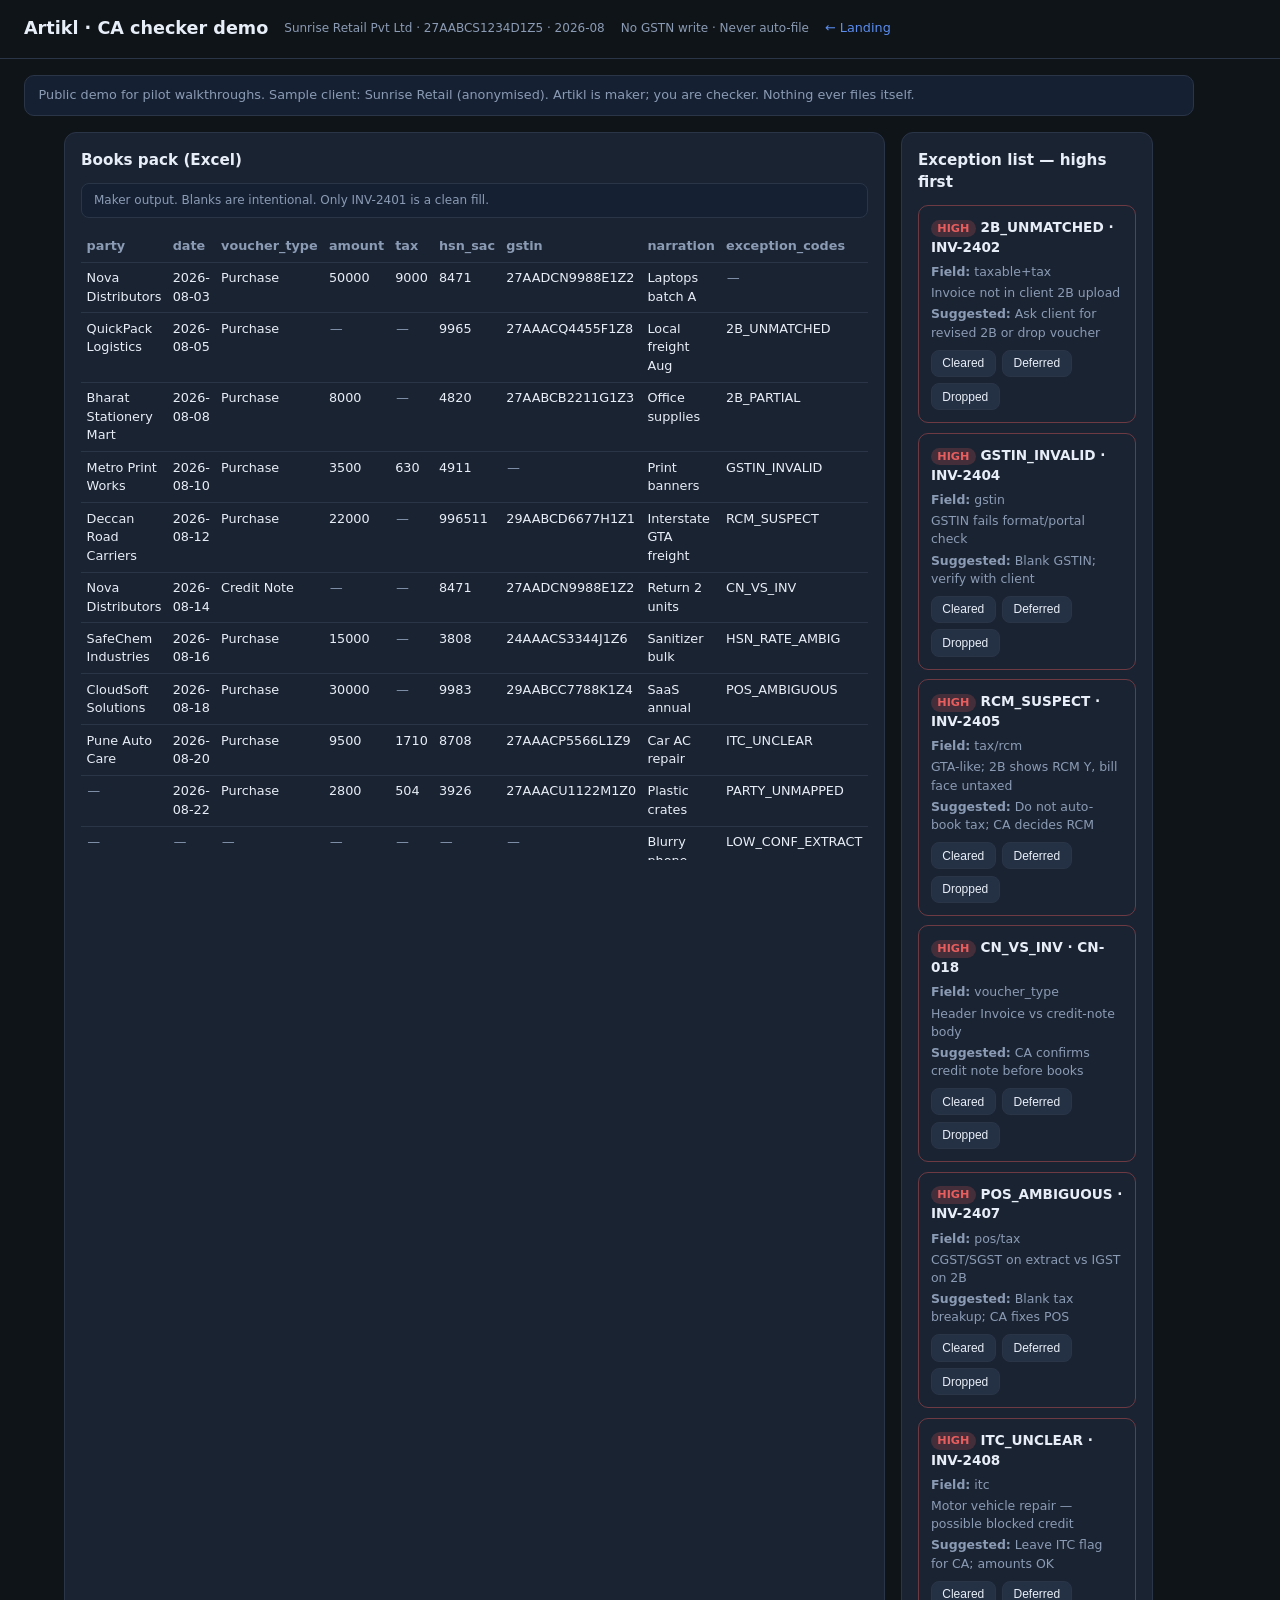
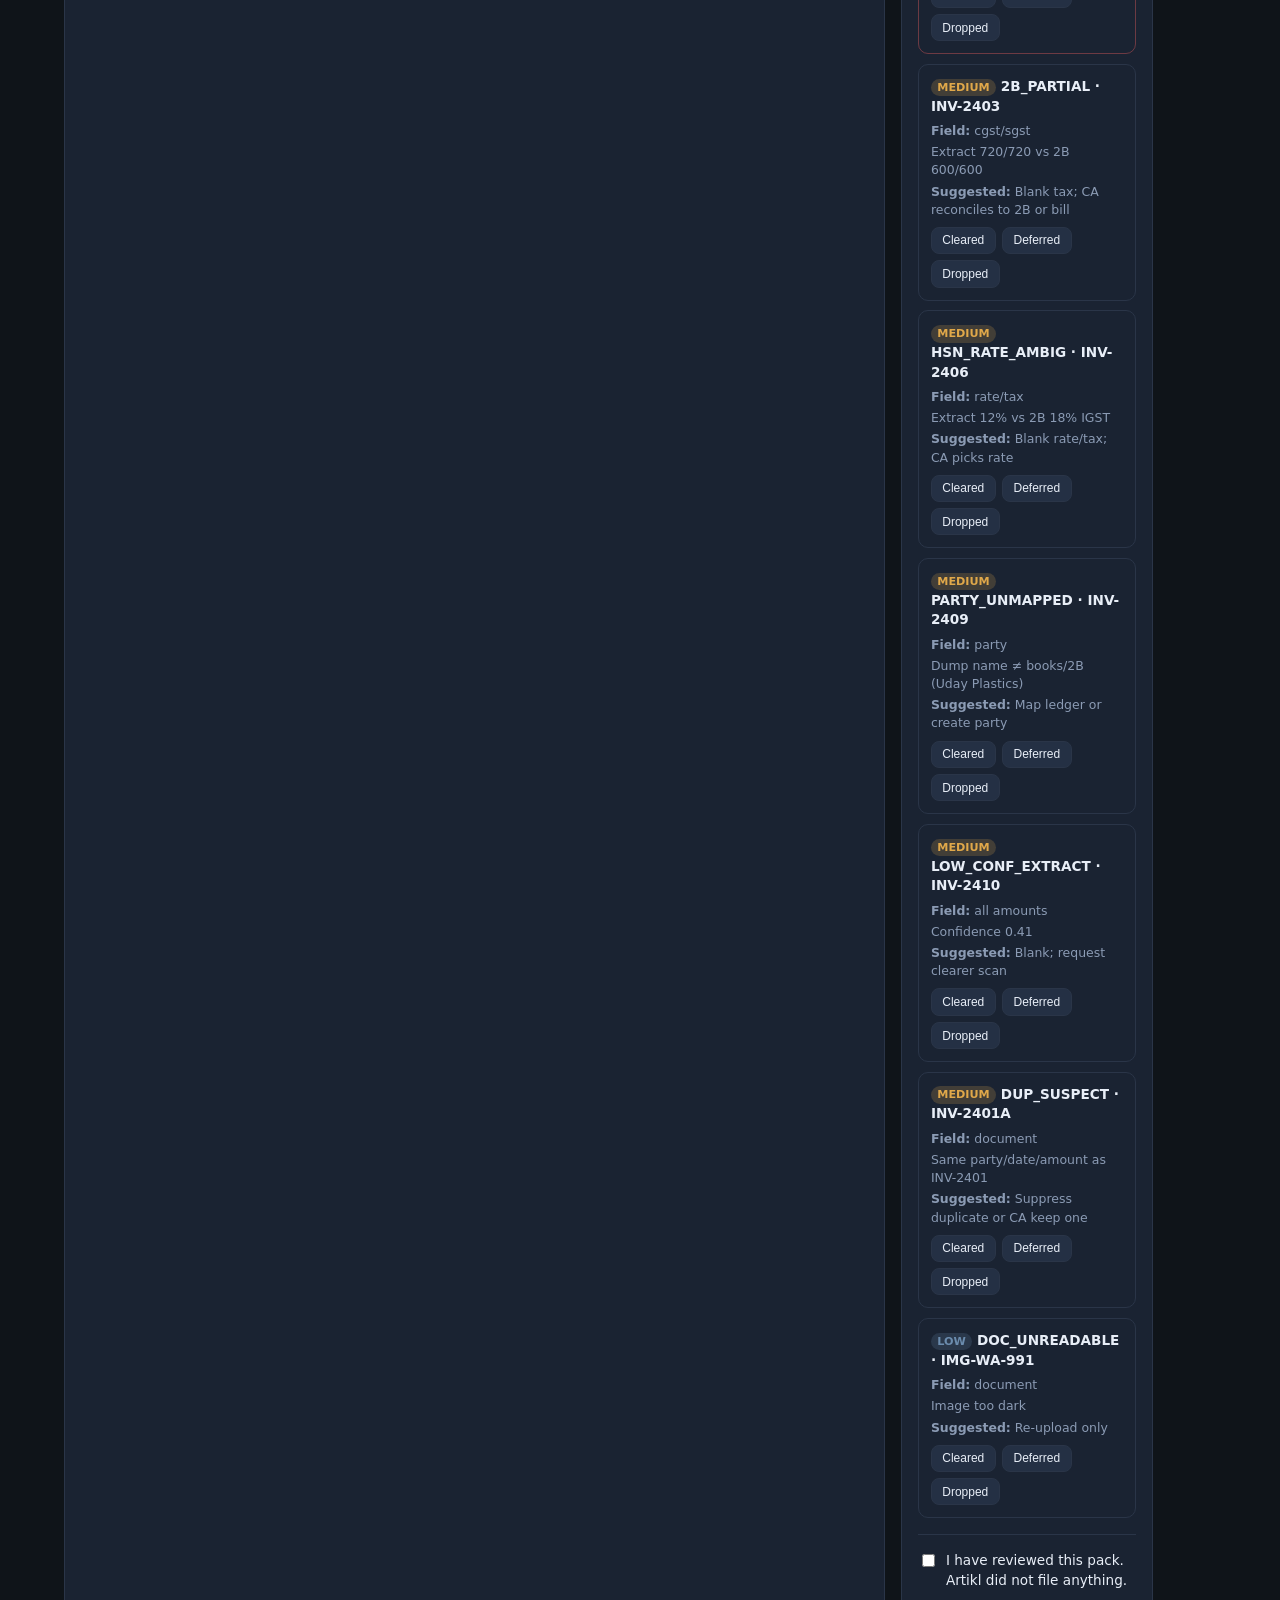
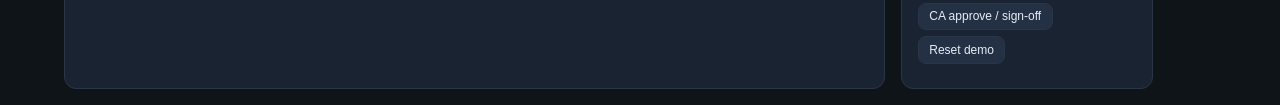
==== demo/index.html @ a5e635fc "Add public CA checker demo for pilot walkthroughs Static Sunrise Retail sample: Excel books pack, cl" ====
<!DOCTYPE html>
<html lang="en">
<head>
<meta charset="utf-8"/>
<meta name="viewport" content="width=device-width, initial-scale=1"/>
<title>Artikl — CA checker demo</title>
<meta name="description" content="Artikl demo: client dump → Excel books pack → GST-2B exceptions → CA sign-off. Never auto-files."/>
<style>
  :root { --bg:#0f1419; --card:#1a2332; --line:#2a3548; --text:#e8eef7; --muted:#8b9bb4;
    --high:#e85d5d; --med:#e0a84a; --low:#6b8cae; --ok:#3dba7a; --accent:#5b8def; }
  * { box-sizing: border-box; }
  body { margin:0; font-family: ui-sans-serif, system-ui, -apple-system, Segoe UI, sans-serif;
    background:var(--bg); color:var(--text); line-height:1.45; }
  header { padding:1rem 1.5rem; border-bottom:1px solid var(--line); display:flex; gap:1rem; align-items:center; flex-wrap:wrap; }
  header h1 { font-size:1.1rem; margin:0; font-weight:650; }
  header .tag { font-size:.75rem; color:var(--muted); }
  header a { color:var(--accent); font-size:.8rem; text-decoration:none; }
  .note { margin:0 1.5rem; margin-top:1rem; padding:.65rem .85rem; border-radius:10px;
    background:#152033; border:1px solid var(--line); font-size:.8rem; color:var(--muted); max-width:1170px; }
  main { display:grid; grid-template-columns: 1.2fr .8fr; gap:1rem; padding:1rem 1.5rem; max-width:1200px; margin:0 auto; }
  @media (max-width:900px){ main { grid-template-columns:1fr; } }
  .card { background:var(--card); border:1px solid var(--line); border-radius:12px; padding:1rem; }
  h2 { font-size:.95rem; margin:0 0 .75rem; }
  table { width:100%; border-collapse:collapse; font-size:.8rem; }
  th, td { text-align:left; padding:.4rem .35rem; border-bottom:1px solid var(--line); vertical-align:top; }
  th { color:var(--muted); font-weight:550; }
  .blank { color:var(--muted); font-style:italic; }
  .sev { font-size:.7rem; font-weight:700; text-transform:uppercase; padding:.15rem .4rem; border-radius:999px; }
  .sev.high { background:rgba(232,93,93,.2); color:var(--high); }
  .sev.medium { background:rgba(224,168,74,.2); color:var(--med); }
  .sev.low { background:rgba(107,140,174,.2); color:var(--low); }
  .ex { border:1px solid var(--line); border-radius:10px; padding:.75rem; margin-bottom:.6rem; }
  .ex.high { border-color:rgba(232,93,93,.4); }
  .ex h3 { margin:0 0 .35rem; font-size:.85rem; }
  .ex p { margin:.2rem 0; font-size:.78rem; color:var(--muted); }
  .btns { display:flex; gap:.4rem; margin-top:.5rem; flex-wrap:wrap; }
  button { border:1px solid var(--line); background:#243044; color:var(--text); border-radius:8px;
    padding:.35rem .65rem; font-size:.75rem; cursor:pointer; }
  button:hover { border-color:var(--accent); }
  button.active { background:var(--ok); border-color:var(--ok); color:#062; font-weight:600; }
  .sign { margin-top:1rem; padding-top:1rem; border-top:1px solid var(--line); }
  .sign label { display:flex; gap:.5rem; align-items:flex-start; font-size:.85rem; }
  #status { font-size:.8rem; margin-top:.5rem; color:var(--muted); }
  #status.ok { color:var(--ok); }
  #status.bad { color:var(--high); }
  .banner { font-size:.75rem; background:#152033; border:1px solid var(--line); padding:.5rem .75rem; border-radius:8px; color:var(--muted); }
</style>
</head>
<body>
<header>
  <h1>Artikl · CA checker demo</h1>
  <span class="tag" id="meta">Loading…</span>
  <span class="tag">No GSTN write · Never auto-file</span>
  <a href="../">← Landing</a>
</header>
<p class="note">Public demo for pilot walkthroughs. Sample client: Sunrise Retail (anonymised). Artikl is maker; you are checker. Nothing ever files itself.</p>
<main>
  <section class="card">
    <h2>Books pack (Excel)</h2>
    <p class="banner">Maker output. Blanks are intentional. Only INV-2401 is a clean fill.</p>
    <div style="overflow:auto; max-height:70vh;">
      <table id="books"><thead></thead><tbody></tbody></table>
    </div>
  </section>
  <section class="card">
    <h2>Exception list — highs first</h2>
    <div id="exceptions"></div>
    <div class="sign">
      <label>
        <input type="checkbox" id="confirm"/>
        <span>I have reviewed this pack. Artikl did not file anything.</span>
      </label>
      <div class="btns" style="margin-top:.75rem;">
        <button id="signbtn">CA approve / sign-off</button>
        <button id="resetbtn" type="button">Reset demo</button>
      </div>
      <div id="status"></div>
    </div>
  </section>
</main>
<script>
const KEY = 'artikl-demo-state-v1';
const order = {high:0, medium:1, low:2};
let pack = null;

function loadState(){
  try { return JSON.parse(localStorage.getItem(KEY) || '{}'); }
  catch { return {}; }
}
function saveState(s){ localStorage.setItem(KEY, JSON.stringify(s)); }

function blank(v){ return (v===null||v===undefined||v==='') ? '<span class="blank">—</span>' : v; }

async function load(){
  const r = await fetch('./pack.json');
  pack = await r.json();
  pack.state = Object.assign({decisions:{}, signed_off:false, signed_at:null}, loadState());
  document.getElementById('meta').textContent =
    `${pack.client} · ${pack.gstin} · ${pack.period}`;
  renderBooks();
  renderExceptions();
  const s = document.getElementById('status');
  if (pack.state.signed_off) {
    s.className = 'ok';
    s.textContent = `Signed off at ${pack.state.signed_at}. Filing stays with you on the portal.`;
  } else {
    s.className = '';
    s.textContent = '';
  }
}

function renderBooks(){
  const th = document.querySelector('#books thead');
  const tb = document.querySelector('#books tbody');
  const cols = ['party','date','voucher_type','amount','tax','hsn_sac','gstin','narration','exception_codes'];
  th.innerHTML = '<tr>' + cols.map(c=>`<th>${c}</th>`).join('') + '</tr>';
  tb.innerHTML = pack.books.map(row =>
    '<tr>' + cols.map(c=>`<td>${blank(row[c])}</td>`).join('') + '</tr>'
  ).join('');
}

function renderExceptions(){
  const el = document.getElementById('exceptions');
  const sorted = [...pack.exceptions].sort((a,b)=> order[a.severity]-order[b.severity]);
  el.innerHTML = sorted.map(e => {
    const key = `${e.source_doc}:${e.code}`;
    const cur = (pack.state.decisions||{})[key] || '';
    return `<div class="ex ${e.severity}">
      <h3><span class="sev ${e.severity}">${e.severity}</span> ${e.code} · ${e.source_doc}</h3>
      <p><b>Field:</b> ${e.field}</p>
      <p>${e.reason}</p>
      <p><b>Suggested:</b> ${e.suggested_action}</p>
      <div class="btns">
        ${['Cleared','Deferred','Dropped'].map(d =>
          `<button class="${cur===d?'active':''}" onclick="decide('${e.source_doc}','${e.code}','${d}')">${d}</button>`
        ).join('')}
      </div>
    </div>`;
  }).join('');
}

function decide(doc, code, decision){
  const st = loadState();
  st.decisions = st.decisions || {};
  st.decisions[`${doc}:${code}`] = decision;
  st.signed_off = false;
  st.signed_at = null;
  saveState(st);
  load();
}

document.getElementById('signbtn').onclick = () => {
  const confirm = document.getElementById('confirm').checked;
  const s = document.getElementById('status');
  const st = loadState();
  st.decisions = st.decisions || {};
  const highs = pack.exceptions.filter(e => e.severity === 'high');
  const missing = highs
    .map(e => `${e.source_doc}:${e.code}`)
    .filter(k => !st.decisions[k]);
  if (missing.length) {
    s.className = 'bad';
    s.textContent = `Clear every high first: ${missing.join(', ')}`;
    return;
  }
  if (!confirm) {
    s.className = 'bad';
    s.textContent = 'Tick the review confirmation first.';
    return;
  }
  st.signed_off = true;
  st.signed_at = new Date().toISOString();
  saveState(st);
  s.className = 'ok';
  s.textContent = `Signed off at ${st.signed_at}. Filing stays with you on the portal.`;
  load();
};

document.getElementById('resetbtn').onclick = () => {
  localStorage.removeItem(KEY);
  document.getElementById('confirm').checked = false;
  load();
};

load();
</script>
</body>
</html>
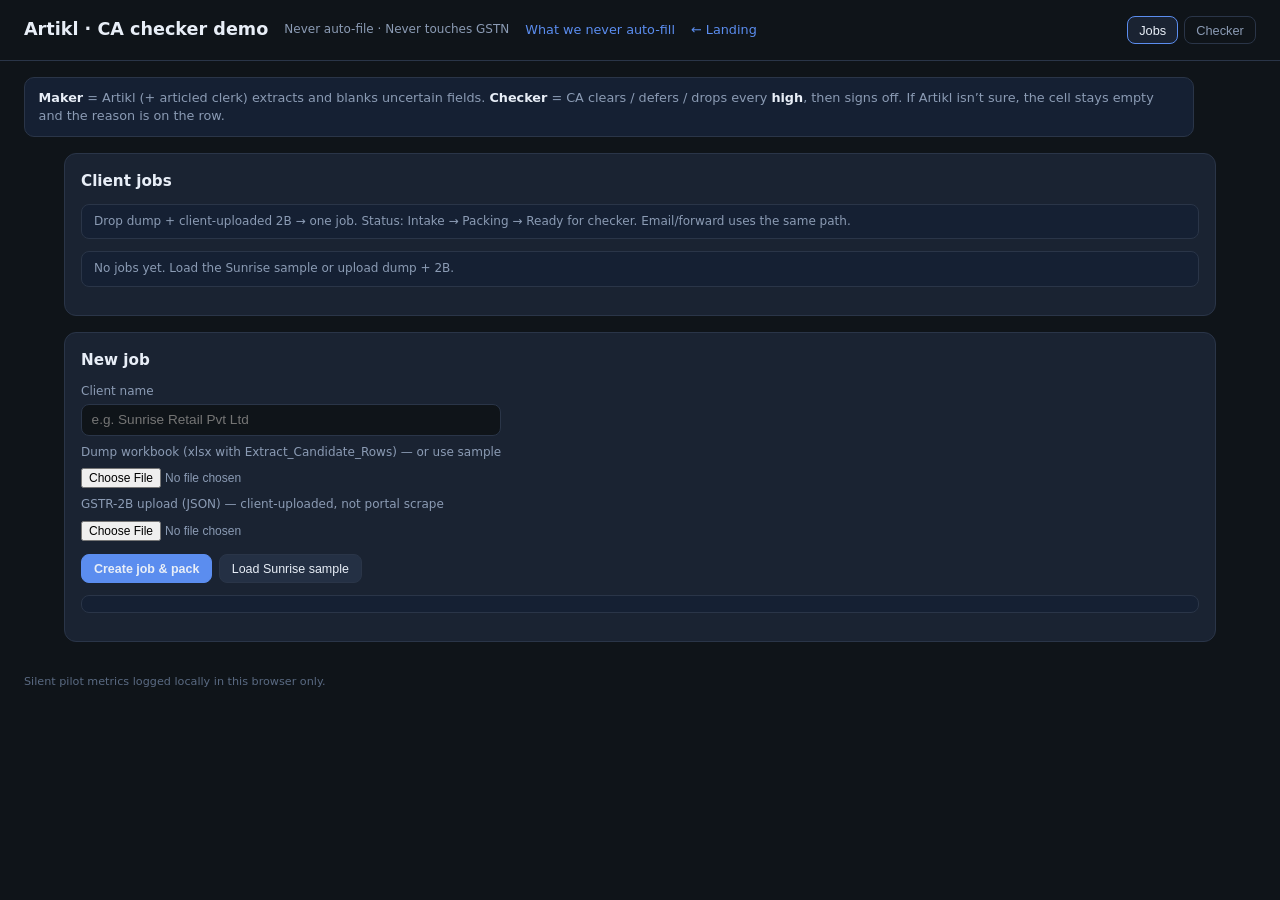
==== commit 8cce8135: "Next-build on public demo: job list, exception chips, silent metrics Jobs: Intake → Packing → Ready " ====
--- a/demo/index.html
+++ b/demo/index.html
@@ -4,7 +4,8 @@
 <meta charset="utf-8"/>
 <meta name="viewport" content="width=device-width, initial-scale=1"/>
 <title>Artikl — CA checker demo</title>
-<meta name="description" content="Artikl demo: client dump → Excel books pack → GST-2B exceptions → CA sign-off. Never auto-files."/>
+<meta name="description" content="Artikl demo: dump + 2B → job → Excel books pack → exception chips → CA sign-off. Never auto-files."/>
+<script src="https://cdn.sheetjs.com/xlsx-0.20.3/package/dist/xlsx.full.min.js"></script>
 <style>
   :root { --bg:#0f1419; --card:#1a2332; --line:#2a3548; --text:#e8eef7; --muted:#8b9bb4;
     --high:#e85d5d; --med:#e0a84a; --low:#6b8cae; --ok:#3dba7a; --accent:#5b8def; }
@@ -15,174 +16,487 @@
   header h1 { font-size:1.1rem; margin:0; font-weight:650; }
   header .tag { font-size:.75rem; color:var(--muted); }
   header a { color:var(--accent); font-size:.8rem; text-decoration:none; }
-  .note { margin:0 1.5rem; margin-top:1rem; padding:.65rem .85rem; border-radius:10px;
+  nav.tabs { display:flex; gap:.35rem; margin-left:auto; }
+  nav.tabs button { border:1px solid var(--line); background:transparent; color:var(--muted); border-radius:8px; padding:.35rem .7rem; font-size:.8rem; cursor:pointer; }
+  nav.tabs button.on { background:var(--card); color:var(--text); border-color:var(--accent); }
+  .note { margin:1rem 1.5rem 0; padding:.65rem .85rem; border-radius:10px;
     background:#152033; border:1px solid var(--line); font-size:.8rem; color:var(--muted); max-width:1170px; }
-  main { display:grid; grid-template-columns: 1.2fr .8fr; gap:1rem; padding:1rem 1.5rem; max-width:1200px; margin:0 auto; }
-  @media (max-width:900px){ main { grid-template-columns:1fr; } }
-  .card { background:var(--card); border:1px solid var(--line); border-radius:12px; padding:1rem; }
+  .note b { color:var(--text); }
+  main { padding:1rem 1.5rem; max-width:1200px; margin:0 auto; }
+  .grid2 { display:grid; grid-template-columns: 1.2fr .8fr; gap:1rem; }
+  @media (max-width:900px){ .grid2 { grid-template-columns:1fr; } }
+  .card { background:var(--card); border:1px solid var(--line); border-radius:12px; padding:1rem; margin-bottom:1rem; }
   h2 { font-size:.95rem; margin:0 0 .75rem; }
-  table { width:100%; border-collapse:collapse; font-size:.8rem; }
+  h3 { font-size:.85rem; margin:0 0 .5rem; }
+  table { width:100%; border-collapse:collapse; font-size:.78rem; }
   th, td { text-align:left; padding:.4rem .35rem; border-bottom:1px solid var(--line); vertical-align:top; }
   th { color:var(--muted); font-weight:550; }
   .blank { color:var(--muted); font-style:italic; }
+  .chip { display:inline-block; font-size:.65rem; font-weight:700; padding:.12rem .4rem; border-radius:999px; margin:0 .15rem .15rem 0; letter-spacing:.02em; }
+  .chip.high { background:rgba(232,93,93,.2); color:var(--high); }
+  .chip.medium { background:rgba(224,168,74,.2); color:var(--med); }
+  .chip.low { background:rgba(107,140,174,.2); color:var(--low); }
+  .chip.ok { background:rgba(61,186,122,.15); color:var(--ok); }
   .sev { font-size:.7rem; font-weight:700; text-transform:uppercase; padding:.15rem .4rem; border-radius:999px; }
   .sev.high { background:rgba(232,93,93,.2); color:var(--high); }
   .sev.medium { background:rgba(224,168,74,.2); color:var(--med); }
   .sev.low { background:rgba(107,140,174,.2); color:var(--low); }
   .ex { border:1px solid var(--line); border-radius:10px; padding:.75rem; margin-bottom:.6rem; }
   .ex.high { border-color:rgba(232,93,93,.4); }
-  .ex h3 { margin:0 0 .35rem; font-size:.85rem; }
   .ex p { margin:.2rem 0; font-size:.78rem; color:var(--muted); }
-  .btns { display:flex; gap:.4rem; margin-top:.5rem; flex-wrap:wrap; }
-  button { border:1px solid var(--line); background:#243044; color:var(--text); border-radius:8px;
-    padding:.35rem .65rem; font-size:.75rem; cursor:pointer; }
-  button:hover { border-color:var(--accent); }
+  .btns { display:flex; gap:.4rem; margin-top:.5rem; flex-wrap:wrap; align-items:center; }
+  button, .filebtn { border:1px solid var(--line); background:#243044; color:var(--text); border-radius:8px;
+    padding:.4rem .75rem; font-size:.78rem; cursor:pointer; }
+  button:hover, .filebtn:hover { border-color:var(--accent); }
   button.active { background:var(--ok); border-color:var(--ok); color:#062; font-weight:600; }
+  button.primary { background:var(--accent); border-color:var(--accent); font-weight:600; }
   .sign { margin-top:1rem; padding-top:1rem; border-top:1px solid var(--line); }
   .sign label { display:flex; gap:.5rem; align-items:flex-start; font-size:.85rem; }
   #status { font-size:.8rem; margin-top:.5rem; color:var(--muted); }
   #status.ok { color:var(--ok); }
   #status.bad { color:var(--high); }
-  .banner { font-size:.75rem; background:#152033; border:1px solid var(--line); padding:.5rem .75rem; border-radius:8px; color:var(--muted); }
+  .banner { font-size:.75rem; background:#152033; border:1px solid var(--line); padding:.5rem .75rem; border-radius:8px; color:var(--muted); margin-bottom:.75rem; }
+  .jobrow { display:grid; grid-template-columns: 1.4fr .7fr .8fr auto; gap:.75rem; align-items:center;
+    padding:.75rem; border:1px solid var(--line); border-radius:10px; margin-bottom:.5rem; }
+  @media (max-width:700px){ .jobrow { grid-template-columns:1fr; } }
+  .st { font-size:.72rem; font-weight:700; text-transform:uppercase; padding:.2rem .5rem; border-radius:999px; display:inline-block; }
+  .st.Intake { background:rgba(107,140,174,.2); color:var(--low); }
+  .st.Packing { background:rgba(224,168,74,.2); color:var(--med); }
+  .st.Ready { background:rgba(61,186,122,.15); color:var(--ok); }
+  .metrics { font-size:.72rem; color:var(--muted); display:flex; gap:1rem; flex-wrap:wrap; }
+  .metrics span b { color:var(--text); font-weight:600; }
+  label.field { display:block; font-size:.75rem; color:var(--muted); margin:.5rem 0 .25rem; }
+  input[type=text] { width:100%; max-width:420px; background:#0f1419; border:1px solid var(--line); color:var(--text);
+    border-radius:8px; padding:.45rem .6rem; font-size:.85rem; }
+  input[type=file] { font-size:.75rem; color:var(--muted); }
+  .hidden { display:none !important; }
+  footer.silent { margin:0 1.5rem 1.5rem; max-width:1170px; font-size:.7rem; color:#5a6a82; }
 </style>
 </head>
 <body>
 <header>
   <h1>Artikl · CA checker demo</h1>
-  <span class="tag" id="meta">Loading…</span>
-  <span class="tag">No GSTN write · Never auto-file</span>
+  <span class="tag">Never auto-file · Never touches GSTN</span>
+  <a href="never-auto-fill.html">What we never auto-fill</a>
   <a href="../">← Landing</a>
+  <nav class="tabs">
+    <button type="button" id="tab-jobs" class="on" onclick="showView('jobs')">Jobs</button>
+    <button type="button" id="tab-checker" onclick="showView('checker')">Checker</button>
+  </nav>
 </header>
-<p class="note">Public demo for pilot walkthroughs. Sample client: Sunrise Retail (anonymised). Artikl is maker; you are checker. Nothing ever files itself.</p>
+<p class="note"><b>Maker</b> = Artikl (+ articled clerk) extracts and blanks uncertain fields.
+<b>Checker</b> = CA clears / defers / drops every <b>high</b>, then signs off. If Artikl isn’t sure, the cell stays empty and the reason is on the row.</p>
+
 <main>
-  <section class="card">
-    <h2>Books pack (Excel)</h2>
-    <p class="banner">Maker output. Blanks are intentional. Only INV-2401 is a clean fill.</p>
-    <div style="overflow:auto; max-height:70vh;">
-      <table id="books"><thead></thead><tbody></tbody></table>
+  <section id="view-jobs">
+    <div class="card">
+      <h2>Client jobs</h2>
+      <p class="banner">Drop dump + client-uploaded 2B → one job. Status: Intake → Packing → Ready for checker. Email/forward uses the same path.</p>
+      <div id="job-list"></div>
+    </div>
+    <div class="card">
+      <h2>New job</h2>
+      <label class="field">Client name</label>
+      <input type="text" id="client-name" placeholder="e.g. Sunrise Retail Pvt Ltd" value=""/>
+      <label class="field">Dump workbook (xlsx with Extract_Candidate_Rows) — or use sample</label>
+      <input type="file" id="dump-file" accept=".xlsx,.xls"/>
+      <label class="field">GSTR-2B upload (JSON) — client-uploaded, not portal scrape</label>
+      <input type="file" id="twob-file" accept=".json"/>
+      <div class="btns" style="margin-top:.85rem;">
+        <button type="button" class="primary" onclick="createJobFromUploads()">Create job &amp; pack</button>
+        <button type="button" onclick="loadSampleJob()">Load Sunrise sample</button>
+      </div>
+      <p id="job-msg" class="banner" style="margin-top:.75rem;"></p>
     </div>
   </section>
-  <section class="card">
-    <h2>Exception list — highs first</h2>
-    <div id="exceptions"></div>
-    <div class="sign">
-      <label>
-        <input type="checkbox" id="confirm"/>
-        <span>I have reviewed this pack. Artikl did not file anything.</span>
-      </label>
-      <div class="btns" style="margin-top:.75rem;">
-        <button id="signbtn">CA approve / sign-off</button>
-        <button id="resetbtn" type="button">Reset demo</button>
+
+  <section id="view-checker" class="hidden">
+    <div class="metrics" id="metrics-bar" style="margin-bottom:.75rem;"></div>
+    <div class="grid2">
+      <div class="card">
+        <h2>Books pack (Excel) <span id="job-title" class="tag"></span></h2>
+        <p class="banner">Blanks are intentional. Exception chips on the row = why. Only clean matches are fully filled.</p>
+        <div style="overflow:auto; max-height:70vh;">
+          <table id="books"><thead></thead><tbody></tbody></table>
+        </div>
       </div>
-      <div id="status"></div>
+      <div class="card">
+        <h2>Exception list — highs first</h2>
+        <div id="exceptions"></div>
+        <div class="sign">
+          <label>
+            <input type="checkbox" id="confirm"/>
+            <span>I have reviewed this pack. Artikl did not file anything.</span>
+          </label>
+          <div class="btns" style="margin-top:.75rem;">
+            <button type="button" id="signbtn">CA approve / sign-off</button>
+            <button type="button" id="resetbtn">Reset checker</button>
+          </div>
+          <div id="status"></div>
+        </div>
+      </div>
     </div>
   </section>
 </main>
+<footer class="silent" id="silent-metrics">Silent pilot metrics logged locally in this browser only.</footer>
+
 <script>
-const KEY = 'artikl-demo-state-v1';
+const JOBS_KEY = 'artikl-demo-jobs-v2';
+const ACTIVE_KEY = 'artikl-demo-active-v2';
+const SEVERITY = {
+  ITC_UNCLEAR:'high', POS_AMBIGUOUS:'high', RCM_SUSPECT:'high', CN_VS_INV:'high',
+  GSTIN_INVALID:'high', '2B_UNMATCHED':'high', '2B_PARTIAL':'medium', HSN_RATE_AMBIG:'medium',
+  PARTY_UNMAPPED:'medium', LOW_CONF_EXTRACT:'medium', DOC_UNREADABLE:'low', DUP_SUSPECT:'medium'
+};
+const META = {
+  '2B_UNMATCHED':['taxable+tax','Invoice not in client 2B upload','Ask client for revised 2B or drop voucher'],
+  '2B_PARTIAL':['cgst/sgst','Extract tax differs from 2B','Blank tax; CA reconciles to 2B or bill'],
+  GSTIN_INVALID:['gstin','GSTIN fails format/portal check','Blank GSTIN; verify with client'],
+  RCM_SUSPECT:['tax/rcm','GTA-like; 2B shows RCM Y, bill face untaxed','Do not auto-book tax; CA decides RCM'],
+  CN_VS_INV:['voucher_type','Header Invoice vs credit-note body','CA confirms credit note before books'],
+  HSN_RATE_AMBIG:['rate/tax','Extract rate conflicts with 2B','Blank rate/tax; CA picks rate'],
+  POS_AMBIGUOUS:['pos/tax','CGST/SGST on extract vs IGST on 2B','Blank tax breakup; CA fixes POS'],
+  ITC_UNCLEAR:['itc','Motor vehicle / blocked-credit risk','Leave ITC flag for CA; amounts OK'],
+  PARTY_UNMAPPED:['party','Dump party ≠ books/2B ledger name','Map ledger or create party'],
+  LOW_CONF_EXTRACT:['all amounts','Model confidence below threshold','Blank; request clearer scan'],
+  DOC_UNREADABLE:['document','Image/PDF unreadable','Re-upload only'],
+  DUP_SUSPECT:['document','Same party/date/amount as earlier doc','Suppress duplicate or CA keep one']
+};
+const SHORT = {
+  'INV-2405':'Interstate GTA freight','CN-018':'Return 2 units','INV-2406':'Sanitizer bulk',
+  'INV-2407':'SaaS annual','INV-2408':'Car AC repair','INV-2409':'Plastic crates',
+  'INV-2410':'Blurry phone photo','IMG-WA-991':'WhatsApp image too dark','INV-2401A':'Laptops batch A — resent'
+};
 const order = {high:0, medium:1, low:2};
-let pack = null;
-
-function loadState(){
-  try { return JSON.parse(localStorage.getItem(KEY) || '{}'); }
-  catch { return {}; }
-}
-function saveState(s){ localStorage.setItem(KEY, JSON.stringify(s)); }
+let activePack = null;
+
+function showView(name){
+  document.getElementById('view-jobs').classList.toggle('hidden', name!=='jobs');
+  document.getElementById('view-checker').classList.toggle('hidden', name!=='checker');
+  document.getElementById('tab-jobs').classList.toggle('on', name==='jobs');
+  document.getElementById('tab-checker').classList.toggle('on', name==='checker');
+  if(name==='jobs') renderJobs();
+  if(name==='checker') renderChecker();
+}
+
+function loadJobs(){ try { return JSON.parse(localStorage.getItem(JOBS_KEY)||'[]'); } catch { return []; } }
+function saveJobs(j){ localStorage.setItem(JOBS_KEY, JSON.stringify(j)); }
+function getActiveId(){ return localStorage.getItem(ACTIVE_KEY); }
+function setActiveId(id){ localStorage.setItem(ACTIVE_KEY, id); }
+
+function chipHtml(codes){
+  if(!codes) return '<span class="chip ok">CLEAN</span>';
+  return String(codes).split(',').filter(Boolean).map(c=>{
+    const sev = SEVERITY[c]||'medium';
+    return `<span class="chip ${sev}" title="${c}">${c}</span>`;
+  }).join('');
+}
 
 function blank(v){ return (v===null||v===undefined||v==='') ? '<span class="blank">—</span>' : v; }
 
-async function load(){
-  const r = await fetch('./pack.json');
-  pack = await r.json();
-  pack.state = Object.assign({decisions:{}, signed_off:false, signed_at:null}, loadState());
-  document.getElementById('meta').textContent =
-    `${pack.client} · ${pack.gstin} · ${pack.period}`;
-  renderBooks();
-  renderExceptions();
+function computeMetrics(pack, dumpToPackMs, signOffMs){
+  const books = pack.books||[];
+  const filled = books.filter(b => !b.exception_codes).length;
+  const exceptioned = books.filter(b => b.exception_codes).length;
+  return {
+    dump_to_pack_ms: dumpToPackMs,
+    rows_total: books.length,
+    rows_fully_filled: filled,
+    rows_exceptioned: exceptioned,
+    pct_filled: books.length ? Math.round(1000*filled/books.length)/10 : 0,
+    pct_exceptioned: books.length ? Math.round(1000*exceptioned/books.length)/10 : 0,
+    time_to_signoff_ms: signOffMs ?? null
+  };
+}
+
+function classifyAndPack(dumpRows, twob){
+  const books=[], exceptions=[], seen=new Set();
+  for(const row of dumpRows){
+    const doc_id = String(row.doc_id);
+    const demo = String(row.demo_case||'');
+    const conf = Number(row.extract_confidence||0);
+    let party=row.party, gstin=row.party_gstin, date=row.date;
+    if(date && typeof date==='object' && date.toISOString) date=date.toISOString().slice(0,10);
+    else if(date) date=String(date).slice(0,10);
+    let vtype=row.voucher_type;
+    let taxable = row.taxable===null||row.taxable===''? null : Number(row.taxable);
+    const cgst = row.cgst===null||row.cgst===''? null : Number(row.cgst);
+    const sgst = row.sgst===null||row.sgst===''? null : Number(row.sgst);
+    const igst = row.igst===null||row.igst===''? null : Number(row.igst);
+    let tax = (cgst!=null||sgst!=null||igst!=null) ? (cgst||0)+(sgst||0)+(igst||0) : null;
+    let hsn = row.hsn_sac!=null ? String(row.hsn_sac) : null;
+    let narration = row.narration;
+    const rate = row.rate===null||row.rate===''? null : Number(row.rate);
+    let codes=[];
+    const tw = twob[doc_id];
+    if(demo && demo!=='CLEAN_MATCH') codes.push(demo);
+    else {
+      if(conf<0.5) codes.push(conf>=0.2?'LOW_CONF_EXTRACT':'DOC_UNREADABLE');
+      if(gstin && !/^[0-9]{2}[A-Z]{5}[0-9]{4}[A-Z][1-9A-Z]Z[0-9A-Z]$/.test(String(gstin))) codes.push('GSTIN_INVALID');
+      if(!tw && taxable!=null && conf>=0.5) codes.push('2B_UNMATCHED');
+      if(tw){
+        if(String(tw.reverse_charge||'N').toUpperCase()==='Y' && (tax||0)===0) codes.push('RCM_SUSPECT');
+        const c2=(Number(tw.cgst)||0)+(Number(tw.sgst)||0)+(Number(tw.igst)||0);
+        if(taxable!=null && Math.abs((tax||0)-c2)>1) codes.push('2B_PARTIAL');
+        if((igst||0)===0 && (Number(tw.igst)||0)>0) codes.push('POS_AMBIGUOUS');
+      }
+      const key = `${party}|${date}|${taxable}|${gstin}`;
+      if(seen.has(key) && taxable!=null) codes.push('DUP_SUSPECT');
+      if(taxable!=null) seen.add(key);
+    }
+    codes = [...new Set(codes.filter(c=>SEVERITY[c]))];
+    let amount_out=taxable, tax_out=tax, gstin_out=gstin, party_out=party, date_out=date, vtype_out=vtype, hsn_out=hsn, narr_out=narration;
+    for(const code of codes){
+      const [field, reason0, action] = META[code];
+      let reason=reason0;
+      if(code==='2B_PARTIAL' && tw) reason=`Extract ${cgst||0}/${sgst||0} vs 2B ${tw.cgst||0}/${tw.sgst||0}`;
+      if(code==='HSN_RATE_AMBIG') reason=`Extract ${rate||0}% vs 2B 18% IGST`;
+      if(code==='PARTY_UNMAPPED' && tw) reason=`Dump name ≠ books/2B (${tw.supplier_name})`;
+      if(code==='LOW_CONF_EXTRACT') reason=`Confidence ${conf}`;
+      if(code==='DOC_UNREADABLE') reason='Image too dark';
+      if(code==='DUP_SUSPECT') reason='Same party/date/amount as INV-2401';
+      if(code==='ITC_UNCLEAR') reason='Motor vehicle repair — possible blocked credit';
+      exceptions.push({code, severity:SEVERITY[code], field, source_doc:doc_id, reason, suggested_action:action});
+      if(code==='2B_UNMATCHED'){ amount_out=null; tax_out=null; }
+      else if(code==='2B_PARTIAL'||code==='RCM_SUSPECT'||code==='HSN_RATE_AMBIG'||code==='POS_AMBIGUOUS'){ tax_out=null; }
+      else if(code==='GSTIN_INVALID'){ gstin_out=null; }
+      else if(code==='CN_VS_INV'||code==='DUP_SUSPECT'){ amount_out=null; tax_out=null; }
+      else if(code==='PARTY_UNMAPPED'){ party_out=null; }
+      else if(code==='LOW_CONF_EXTRACT'||code==='DOC_UNREADABLE'){
+        amount_out=tax_out=gstin_out=party_out=date_out=vtype_out=hsn_out=null;
+      }
+    }
+    if(SHORT[doc_id]) narr_out=SHORT[doc_id];
+    books.push({party:party_out, date:date_out, voucher_type:vtype_out, amount:amount_out, tax:tax_out,
+      hsn_sac:hsn_out, gstin:gstin_out, narration:narr_out, exception_codes: codes.length?codes.join(','):null, doc_id});
+  }
+  return {books, exceptions};
+}
+
+function parseDumpXlsx(buf){
+  const wb = XLSX.read(buf, {type:'array'});
+  const name = wb.SheetNames.find(n=>n==='Extract_Candidate_Rows') || wb.SheetNames[0];
+  const rows = XLSX.utils.sheet_to_json(wb.Sheets[name], {defval:null});
+  if(!rows.length || !('doc_id' in rows[0])) throw new Error('Dump needs Extract_Candidate_Rows with doc_id column');
+  return rows;
+}
+
+async function loadSampleJob(){
+  const msg = document.getElementById('job-msg');
+  msg.textContent = 'Loading Sunrise sample…';
+  const t0 = performance.now();
+  const pack = await (await fetch('./pack.json')).json();
+  const dumpToPack = Math.round(performance.now()-t0);
+  pack.metrics = computeMetrics(pack, pack.metrics?.dump_to_pack_ms || dumpToPack, null);
+  const job = {
+    id: 'sample-sunrise-aug2026',
+    client_name: pack.client,
+    gstin: pack.gstin,
+    period: pack.period,
+    status: 'Ready',
+    source: 'sample',
+    created_at: new Date().toISOString(),
+    pack,
+    decisions: {},
+    signed_off: false,
+    signed_at: null,
+    signoff_started_at: null
+  };
+  const jobs = loadJobs().filter(j=>j.id!==job.id);
+  jobs.unshift(job);
+  saveJobs(jobs);
+  setActiveId(job.id);
+  msg.textContent = 'Sunrise sample ready for checker.';
+  renderJobs();
+  showView('checker');
+}
+
+async function createJobFromUploads(){
+  const msg = document.getElementById('job-msg');
+  const client = document.getElementById('client-name').value.trim() || 'Untitled client';
+  const dumpF = document.getElementById('dump-file').files[0];
+  const twobF = document.getElementById('twob-file').files[0];
+  if(!dumpF || !twobF){
+    msg.textContent = 'Need both dump xlsx and 2B JSON. Or click Load Sunrise sample.';
+    return;
+  }
+  const id = `job-${Date.now()}`;
+  let jobs = loadJobs();
+  const draft = {
+    id, client_name: client, gstin:null, period:null, status:'Intake', source:'upload',
+    created_at: new Date().toISOString(), pack:null, decisions:{}, signed_off:false, signed_at:null, signoff_started_at:null
+  };
+  jobs.unshift(draft); saveJobs(jobs); renderJobs();
+  msg.textContent = 'Intake…';
+  draft.status='Packing'; saveJobs(jobs); renderJobs();
+  try {
+    const t0 = performance.now();
+    const dumpRows = parseDumpXlsx(await dumpF.arrayBuffer());
+    const twobJson = JSON.parse(await twobF.text());
+    const twob = {};
+    for(const row of (twobJson.b2b||[])) twob[String(row.invoice_number).trim()] = row;
+    const {books, exceptions} = classifyAndPack(dumpRows, twob);
+    const dumpToPack = Math.round(performance.now()-t0);
+    const pack = {
+      client: client,
+      gstin: twobJson.client_gstin || null,
+      period: twobJson.return_period || null,
+      books, exceptions,
+      maker:'Artikl (+ articled clerk)', checker:'CA / partner',
+      rule:'AI prepares. CA decides. Never auto-file.',
+      metrics: null
+    };
+    pack.metrics = computeMetrics(pack, dumpToPack, null);
+    draft.gstin = pack.gstin; draft.period = pack.period;
+    draft.pack = pack; draft.status='Ready';
+    saveJobs(jobs); setActiveId(id);
+    msg.textContent = `Packed in ${dumpToPack} ms — ${pack.metrics.rows_exceptioned} exceptioned / ${pack.metrics.rows_fully_filled} clean.`;
+    renderJobs(); showView('checker');
+  } catch(err){
+    draft.status='Intake'; draft.error=String(err.message||err);
+    saveJobs(jobs); renderJobs();
+    msg.textContent = 'Pack failed: '+draft.error+' (use sample schema or Load Sunrise sample)';
+  }
+}
+
+function renderJobs(){
+  const el = document.getElementById('job-list');
+  const jobs = loadJobs();
+  if(!jobs.length){
+    el.innerHTML = '<p class="banner">No jobs yet. Load the Sunrise sample or upload dump + 2B.</p>';
+    return;
+  }
+  el.innerHTML = jobs.map(j=>{
+    const m = j.pack?.metrics;
+    const met = m ? `<span class="metrics"><span>pack <b>${m.dump_to_pack_ms}ms</b></span><span>filled <b>${m.pct_filled}%</b></span><span>exceptioned <b>${m.pct_exceptioned}%</b></span>${m.time_to_signoff_ms!=null?`<span>sign-off <b>${Math.round(m.time_to_signoff_ms/1000)}s</b></span>`:''}</span>` : '';
+    return `<div class="jobrow">
+      <div><b>${j.client_name}</b><div class="tag">${j.gstin||'—'} · ${j.period||'—'} · ${j.source}</div>${met}</div>
+      <div><span class="st ${j.status}">${j.status}</span></div>
+      <div class="tag">${j.signed_off?'Signed off':'Awaiting checker'}</div>
+      <div class="btns">
+        <button type="button" class="primary" ${j.status!=='Ready'?'disabled':''} onclick="openJob('${j.id}')">Open checker</button>
+      </div>
+    </div>`;
+  }).join('');
+}
+
+function openJob(id){ setActiveId(id); showView('checker'); }
+
+function activeJob(){
+  const id = getActiveId();
+  return loadJobs().find(j=>j.id===id) || loadJobs().find(j=>j.status==='Ready') || null;
+}
+
+function persistJob(job){
+  const jobs = loadJobs().map(j=> j.id===job.id ? job : j);
+  saveJobs(jobs);
+}
+
+function renderChecker(){
+  const job = activeJob();
   const s = document.getElementById('status');
-  if (pack.state.signed_off) {
-    s.className = 'ok';
-    s.textContent = `Signed off at ${pack.state.signed_at}. Filing stays with you on the portal.`;
-  } else {
-    s.className = '';
-    s.textContent = '';
+  if(!job || !job.pack){
+    document.getElementById('job-title').textContent = '';
+    document.getElementById('books').querySelector('tbody').innerHTML = '';
+    document.getElementById('exceptions').innerHTML = '<p class="banner">No Ready job. Create one from the Jobs tab.</p>';
+    document.getElementById('metrics-bar').innerHTML = '';
+    return;
   }
-}
-
-function renderBooks(){
+  if(!job.signoff_started_at){ job.signoff_started_at = Date.now(); persistJob(job); }
+  activePack = job.pack;
+  document.getElementById('job-title').textContent = `· ${job.client_name}`;
+  const m = job.pack.metrics||{};
+  document.getElementById('metrics-bar').innerHTML =
+    `<span>dump→pack <b>${m.dump_to_pack_ms??'—'} ms</b></span>
+     <span>rows filled <b>${m.rows_fully_filled??0}/${m.rows_total??0}</b> (${m.pct_filled??0}%)</span>
+     <span>exceptioned <b>${m.pct_exceptioned??0}%</b></span>
+     <span>time-to-sign-off <b>${m.time_to_signoff_ms!=null?Math.round(m.time_to_signoff_ms/1000)+'s':'—'}</b></span>`;
+  document.getElementById('silent-metrics').textContent =
+    `Silent metrics (this browser): dump→pack ${m.dump_to_pack_ms}ms · filled ${m.pct_filled}% · exceptioned ${m.pct_exceptioned}%` +
+    (m.time_to_signoff_ms!=null?` · sign-off ${Math.round(m.time_to_signoff_ms/1000)}s`:'') +
+    '. Not sent anywhere.';
+
+  const cols = ['party','date','voucher_type','amount','tax','hsn_sac','gstin','narration','why'];
   const th = document.querySelector('#books thead');
   const tb = document.querySelector('#books tbody');
-  const cols = ['party','date','voucher_type','amount','tax','hsn_sac','gstin','narration','exception_codes'];
-  th.innerHTML = '<tr>' + cols.map(c=>`<th>${c}</th>`).join('') + '</tr>';
-  tb.innerHTML = pack.books.map(row =>
-    '<tr>' + cols.map(c=>`<td>${blank(row[c])}</td>`).join('') + '</tr>'
-  ).join('');
-}
-
-function renderExceptions(){
+  th.innerHTML = '<tr>'+cols.map(c=>`<th>${c==='why'?'why (chips)':c}</th>`).join('')+'</tr>';
+  tb.innerHTML = job.pack.books.map(row=>{
+    return '<tr>'+cols.map(c=>{
+      if(c==='why') return `<td>${chipHtml(row.exception_codes)}</td>`;
+      return `<td>${blank(row[c])}</td>`;
+    }).join('')+'</tr>';
+  }).join('');
+
   const el = document.getElementById('exceptions');
-  const sorted = [...pack.exceptions].sort((a,b)=> order[a.severity]-order[b.severity]);
-  el.innerHTML = sorted.map(e => {
+  const sorted = [...job.pack.exceptions].sort((a,b)=>order[a.severity]-order[b.severity]);
+  el.innerHTML = sorted.map(e=>{
     const key = `${e.source_doc}:${e.code}`;
-    const cur = (pack.state.decisions||{})[key] || '';
+    const cur = (job.decisions||{})[key]||'';
     return `<div class="ex ${e.severity}">
-      <h3><span class="sev ${e.severity}">${e.severity}</span> ${e.code} · ${e.source_doc}</h3>
+      <h3><span class="sev ${e.severity}">${e.severity}</span> <span class="chip ${e.severity}">${e.code}</span> · ${e.source_doc}</h3>
       <p><b>Field:</b> ${e.field}</p>
       <p>${e.reason}</p>
       <p><b>Suggested:</b> ${e.suggested_action}</p>
       <div class="btns">
-        ${['Cleared','Deferred','Dropped'].map(d =>
-          `<button class="${cur===d?'active':''}" onclick="decide('${e.source_doc}','${e.code}','${d}')">${d}</button>`
+        ${['Cleared','Deferred','Dropped'].map(d=>
+          `<button type="button" class="${cur===d?'active':''}" onclick="decide('${job.id}','${e.source_doc}','${e.code}','${d}')">${d}</button>`
         ).join('')}
       </div>
     </div>`;
   }).join('');
-}
-
-function decide(doc, code, decision){
-  const st = loadState();
-  st.decisions = st.decisions || {};
-  st.decisions[`${doc}:${code}`] = decision;
-  st.signed_off = false;
-  st.signed_at = null;
-  saveState(st);
-  load();
-}
-
-document.getElementById('signbtn').onclick = () => {
-  const confirm = document.getElementById('confirm').checked;
+
+  if(job.signed_off){
+    s.className='ok';
+    s.textContent=`Signed off at ${job.signed_at}. Filing stays with you on the portal.`;
+  } else { s.className=''; s.textContent=''; }
+}
+
+function decide(jobId, doc, code, decision){
+  const jobs = loadJobs();
+  const job = jobs.find(j=>j.id===jobId);
+  if(!job) return;
+  job.decisions = job.decisions||{};
+  job.decisions[`${doc}:${code}`]=decision;
+  job.signed_off=false; job.signed_at=null;
+  if(job.pack?.metrics) job.pack.metrics.time_to_signoff_ms=null;
+  saveJobs(jobs);
+  renderChecker();
+}
+
+document.getElementById('signbtn').onclick = ()=>{
+  const job = activeJob();
   const s = document.getElementById('status');
-  const st = loadState();
-  st.decisions = st.decisions || {};
-  const highs = pack.exceptions.filter(e => e.severity === 'high');
-  const missing = highs
-    .map(e => `${e.source_doc}:${e.code}`)
-    .filter(k => !st.decisions[k]);
-  if (missing.length) {
-    s.className = 'bad';
-    s.textContent = `Clear every high first: ${missing.join(', ')}`;
-    return;
-  }
-  if (!confirm) {
-    s.className = 'bad';
-    s.textContent = 'Tick the review confirmation first.';
-    return;
-  }
-  st.signed_off = true;
-  st.signed_at = new Date().toISOString();
-  saveState(st);
-  s.className = 'ok';
-  s.textContent = `Signed off at ${st.signed_at}. Filing stays with you on the portal.`;
-  load();
+  if(!job) return;
+  const highs = (job.pack.exceptions||[]).filter(e=>e.severity==='high');
+  const missing = highs.map(e=>`${e.source_doc}:${e.code}`).filter(k=>!(job.decisions||{})[k]);
+  if(missing.length){ s.className='bad'; s.textContent='Clear every high first: '+missing.join(', '); return; }
+  if(!document.getElementById('confirm').checked){ s.className='bad'; s.textContent='Tick the review confirmation first.'; return; }
+  job.signed_off=true;
+  job.signed_at=new Date().toISOString();
+  const started = job.signoff_started_at || Date.now();
+  job.pack.metrics = job.pack.metrics||{};
+  job.pack.metrics.time_to_signoff_ms = Date.now()-started;
+  persistJob(job);
+  s.className='ok';
+  s.textContent=`Signed off at ${job.signed_at}. Filing stays with you on the portal.`;
+  renderChecker();
 };
 
-document.getElementById('resetbtn').onclick = () => {
-  localStorage.removeItem(KEY);
-  document.getElementById('confirm').checked = false;
-  load();
+document.getElementById('resetbtn').onclick = ()=>{
+  const job = activeJob();
+  if(!job) return;
+  job.decisions={}; job.signed_off=false; job.signed_at=null;
+  job.signoff_started_at=Date.now();
+  if(job.pack?.metrics) job.pack.metrics.time_to_signoff_ms=null;
+  document.getElementById('confirm').checked=false;
+  persistJob(job);
+  renderChecker();
 };
 
-load();
+// boot
+renderJobs();
+if(getActiveId() && activeJob()?.pack) showView('checker');
+else showView('jobs');
 </script>
 </body>
 </html>
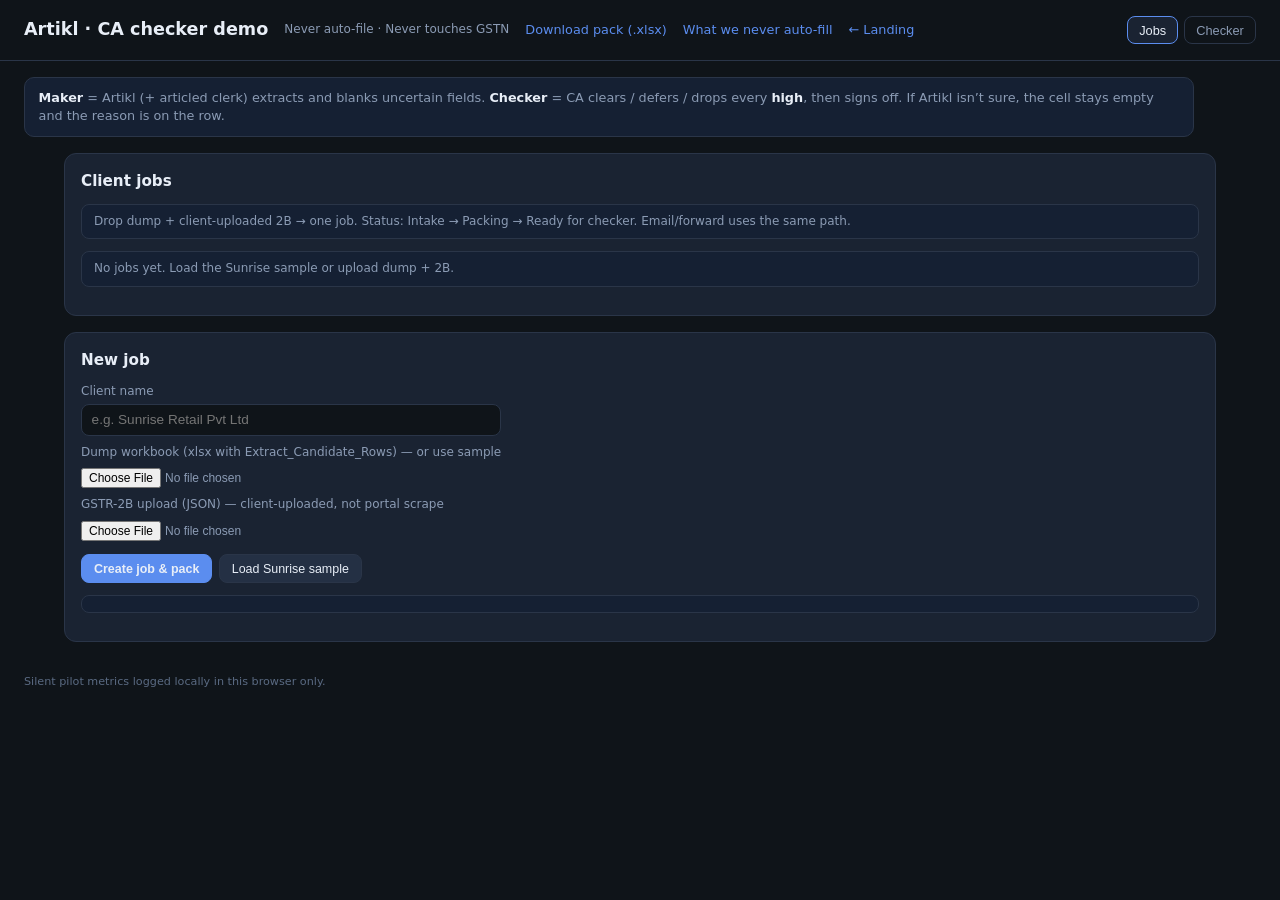
==== commit d5ecedf4: "Demo: Download pack (.xlsx) with Summary ITC tie-out and GSTR-2B mismatch sheet" ====
--- a/demo/index.html
+++ b/demo/index.html
@@ -77,6 +77,7 @@
 <header>
   <h1>Artikl · CA checker demo</h1>
   <span class="tag">Never auto-file · Never touches GSTN</span>
+  <a href="artikl_sunrise_pack.xlsx" download>Download pack (.xlsx)</a>
   <a href="never-auto-fill.html">What we never auto-fill</a>
   <a href="../">← Landing</a>
   <nav class="tabs">
@@ -116,6 +117,7 @@
       <div class="card">
         <h2>Books pack (Excel) <span id="job-title" class="tag"></span></h2>
         <p class="banner">Blanks are intentional. Exception chips on the row = why. Only clean matches are fully filled.</p>
+        <p id="dl-pack" class="hidden" style="margin:.4rem 0 .6rem;"><a class="primary" href="artikl_sunrise_pack.xlsx" download style="display:inline-block;padding:.45rem .8rem;border-radius:8px;background:#1f3a5f;color:#fff;text-decoration:none;">Download pack (.xlsx)</a> <span class="banner">Summary with ITC tie-out (IGST/CGST/SGST), books pack, GSTR-2B mismatch, exception list.</span></p>
         <div style="overflow:auto; max-height:70vh;">
           <table id="books"><thead></thead><tbody></tbody></table>
         </div>
@@ -405,6 +407,7 @@
   if(!job.signoff_started_at){ job.signoff_started_at = Date.now(); persistJob(job); }
   activePack = job.pack;
   document.getElementById('job-title').textContent = `· ${job.client_name}`;
+  document.getElementById('dl-pack').classList.toggle('hidden', job.source !== 'sample');
   const m = job.pack.metrics||{};
   document.getElementById('metrics-bar').innerHTML =
     `<span>dump→pack <b>${m.dump_to_pack_ms??'—'} ms</b></span>
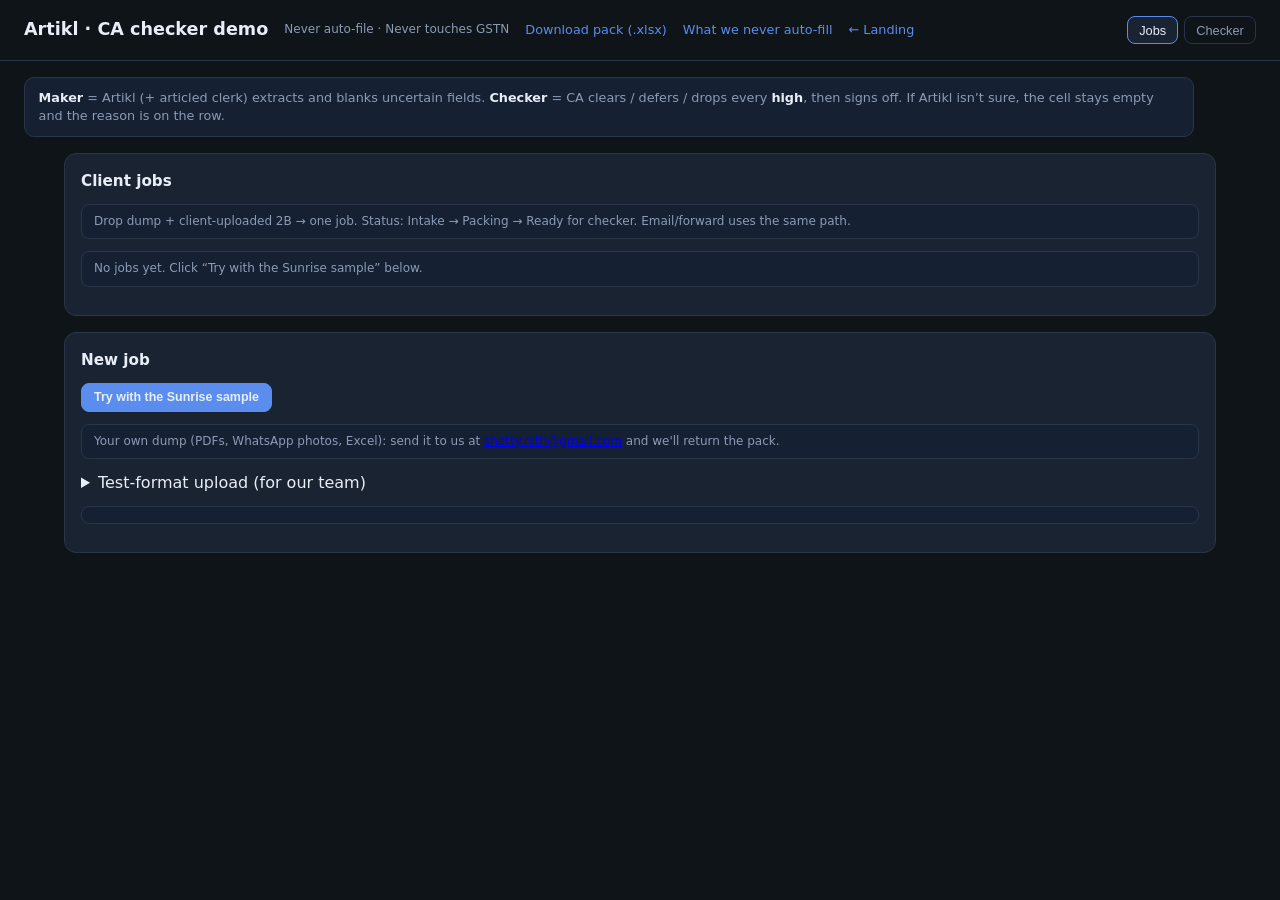
==== commit d17a8743: "Demo copy: plain-English line under each exception chip, sample-first upload, drop internal metrics " ====
--- a/demo/index.html
+++ b/demo/index.html
@@ -36,6 +36,8 @@
   .chip.high { background:rgba(232,93,93,.2); color:var(--high); }
   .chip.medium { background:rgba(224,168,74,.2); color:var(--med); }
   .chip.low { background:rgba(107,140,174,.2); color:var(--low); }
+  .plain { font-size:.7rem; opacity:.85; margin:0 0 .3rem; }
+  .plain-lg { font-weight:600; margin:.2rem 0 .3rem; }
   .chip.ok { background:rgba(61,186,122,.15); color:var(--ok); }
   .sev { font-size:.7rem; font-weight:700; text-transform:uppercase; padding:.15rem .4rem; border-radius:999px; }
   .sev.high { background:rgba(232,93,93,.2); color:var(--high); }
@@ -97,16 +99,21 @@
     </div>
     <div class="card">
       <h2>New job</h2>
+      <div class="btns" style="margin:.4rem 0 .5rem;">
+        <button type="button" class="primary" onclick="loadSampleJob()">Try with the Sunrise sample</button>
+      </div>
+      <p class="banner">Your own dump (PDFs, WhatsApp photos, Excel): send it to us at <a href="mailto:shetty.nith@gmail.com?subject=Artikl%20pilot%20dump">shetty.nith@gmail.com</a> and we'll return the pack.</p>
+      <details style="margin-top:.6rem;"><summary class="tag">Test-format upload (for our team)</summary>
       <label class="field">Client name</label>
       <input type="text" id="client-name" placeholder="e.g. Sunrise Retail Pvt Ltd" value=""/>
-      <label class="field">Dump workbook (xlsx with Extract_Candidate_Rows) — or use sample</label>
+      <label class="field">Dump workbook (test format)</label>
       <input type="file" id="dump-file" accept=".xlsx,.xls"/>
       <label class="field">GSTR-2B upload (JSON) — client-uploaded, not portal scrape</label>
       <input type="file" id="twob-file" accept=".json"/>
       <div class="btns" style="margin-top:.85rem;">
-        <button type="button" class="primary" onclick="createJobFromUploads()">Create job &amp; pack</button>
-        <button type="button" onclick="loadSampleJob()">Load Sunrise sample</button>
+        <button type="button" onclick="createJobFromUploads()">Create job &amp; pack</button>
       </div>
+      </details>
       <p id="job-msg" class="banner" style="margin-top:.75rem;"></p>
     </div>
   </section>
@@ -116,7 +123,7 @@
     <div class="grid2">
       <div class="card">
         <h2>Books pack (Excel) <span id="job-title" class="tag"></span></h2>
-        <p class="banner">Blanks are intentional. Exception chips on the row = why. Only clean matches are fully filled.</p>
+        <p class="banner">Blanks are intentional. The chip and the line under it on each row say why. Only clean matches are fully filled.</p>
         <p id="dl-pack" class="hidden" style="margin:.4rem 0 .6rem;"><a class="primary" href="artikl_sunrise_pack.xlsx" download style="display:inline-block;padding:.45rem .8rem;border-radius:8px;background:#1f3a5f;color:#fff;text-decoration:none;">Download pack (.xlsx)</a> <span class="banner">Summary with ITC tie-out (IGST/CGST/SGST), books pack, GSTR-2B mismatch, exception list.</span></p>
         <div style="overflow:auto; max-height:70vh;">
           <table id="books"><thead></thead><tbody></tbody></table>
@@ -140,7 +147,6 @@
     </div>
   </section>
 </main>
-<footer class="silent" id="silent-metrics">Silent pilot metrics logged locally in this browser only.</footer>
 
 <script>
 const JOBS_KEY = 'artikl-demo-jobs-v2';
@@ -169,6 +175,14 @@
   'INV-2407':'SaaS annual','INV-2408':'Car AC repair','INV-2409':'Plastic crates',
   'INV-2410':'Blurry phone photo','IMG-WA-991':'WhatsApp image too dark','INV-2401A':'Laptops batch A — resent'
 };
+const PLAIN = {
+  '2B_UNMATCHED':'Invoice not in client’s 2B', '2B_PARTIAL':'Tax in 2B doesn’t match bill',
+  GSTIN_INVALID:'Supplier GSTIN looks wrong', RCM_SUSPECT:'Possible reverse charge',
+  CN_VS_INV:'Credit note or invoice? Unclear', HSN_RATE_AMBIG:'GST rate unclear',
+  POS_AMBIGUOUS:'Place of supply unclear (IGST or CGST+SGST)', ITC_UNCLEAR:'ITC may be blocked',
+  PARTY_UNMAPPED:'Party name not in your ledgers', LOW_CONF_EXTRACT:'Scan unclear, amounts left blank',
+  DOC_UNREADABLE:'Can’t read the document', DUP_SUSPECT:'Looks like a duplicate'
+};
 const order = {high:0, medium:1, low:2};
 let activePack = null;
 
@@ -187,10 +201,10 @@
 function setActiveId(id){ localStorage.setItem(ACTIVE_KEY, id); }
 
 function chipHtml(codes){
-  if(!codes) return '<span class="chip ok">CLEAN</span>';
+  if(!codes) return '<span class="chip ok">CLEAN</span><div class="plain">Matches bill and 2B</div>';
   return String(codes).split(',').filter(Boolean).map(c=>{
     const sev = SEVERITY[c]||'medium';
-    return `<span class="chip ${sev}" title="${c}">${c}</span>`;
+    return `<div class="chipwrap"><span class="chip ${sev}" title="${c}">${c}</span><div class="plain">${PLAIN[c]||''}</div></div>`;
   }).join('');
 }
 
@@ -319,7 +333,7 @@
   const dumpF = document.getElementById('dump-file').files[0];
   const twobF = document.getElementById('twob-file').files[0];
   if(!dumpF || !twobF){
-    msg.textContent = 'Need both dump xlsx and 2B JSON. Or click Load Sunrise sample.';
+    msg.textContent = 'Need both test files. Or click Try with the Sunrise sample.';
     return;
   }
   const id = `job-${Date.now()}`;
@@ -357,7 +371,7 @@
   } catch(err){
     draft.status='Intake'; draft.error=String(err.message||err);
     saveJobs(jobs); renderJobs();
-    msg.textContent = 'Pack failed: '+draft.error+' (use sample schema or Load Sunrise sample)';
+    msg.textContent = 'Pack failed: '+draft.error+' (use Try with the Sunrise sample)';
   }
 }
 
@@ -365,12 +379,12 @@
   const el = document.getElementById('job-list');
   const jobs = loadJobs();
   if(!jobs.length){
-    el.innerHTML = '<p class="banner">No jobs yet. Load the Sunrise sample or upload dump + 2B.</p>';
+    el.innerHTML = '<p class="banner">No jobs yet. Click “Try with the Sunrise sample” below.</p>';
     return;
   }
   el.innerHTML = jobs.map(j=>{
     const m = j.pack?.metrics;
-    const met = m ? `<span class="metrics"><span>pack <b>${m.dump_to_pack_ms}ms</b></span><span>filled <b>${m.pct_filled}%</b></span><span>exceptioned <b>${m.pct_exceptioned}%</b></span>${m.time_to_signoff_ms!=null?`<span>sign-off <b>${Math.round(m.time_to_signoff_ms/1000)}s</b></span>`:''}</span>` : '';
+    const met = m ? `<span class="metrics"><span>rows fully filled <b>${m.rows_fully_filled??0} of ${m.rows_total??0}</b></span></span>` : '';
     return `<div class="jobrow">
       <div><b>${j.client_name}</b><div class="tag">${j.gstin||'—'} · ${j.period||'—'} · ${j.source}</div>${met}</div>
       <div><span class="st ${j.status}">${j.status}</span></div>
@@ -410,14 +424,9 @@
   document.getElementById('dl-pack').classList.toggle('hidden', job.source !== 'sample');
   const m = job.pack.metrics||{};
   document.getElementById('metrics-bar').innerHTML =
-    `<span>dump→pack <b>${m.dump_to_pack_ms??'—'} ms</b></span>
-     <span>rows filled <b>${m.rows_fully_filled??0}/${m.rows_total??0}</b> (${m.pct_filled??0}%)</span>
-     <span>exceptioned <b>${m.pct_exceptioned??0}%</b></span>
-     <span>time-to-sign-off <b>${m.time_to_signoff_ms!=null?Math.round(m.time_to_signoff_ms/1000)+'s':'—'}</b></span>`;
-  document.getElementById('silent-metrics').textContent =
-    `Silent metrics (this browser): dump→pack ${m.dump_to_pack_ms}ms · filled ${m.pct_filled}% · exceptioned ${m.pct_exceptioned}%` +
-    (m.time_to_signoff_ms!=null?` · sign-off ${Math.round(m.time_to_signoff_ms/1000)}s`:'') +
-    '. Not sent anywhere.';
+    `<span>rows fully filled <b>${m.rows_fully_filled??0} of ${m.rows_total??0}</b></span>
+     <span>rows flagged for you <b>${(m.rows_total??0)-(m.rows_fully_filled??0)}</b></span>`;
+
 
   const cols = ['party','date','voucher_type','amount','tax','hsn_sac','gstin','narration','why'];
   const th = document.querySelector('#books thead');
@@ -437,6 +446,7 @@
     const cur = (job.decisions||{})[key]||'';
     return `<div class="ex ${e.severity}">
       <h3><span class="sev ${e.severity}">${e.severity}</span> <span class="chip ${e.severity}">${e.code}</span> · ${e.source_doc}</h3>
+      <p class="plain-lg">${PLAIN[e.code]||''}</p>
       <p><b>Field:</b> ${e.field}</p>
       <p>${e.reason}</p>
       <p><b>Suggested:</b> ${e.suggested_action}</p>
